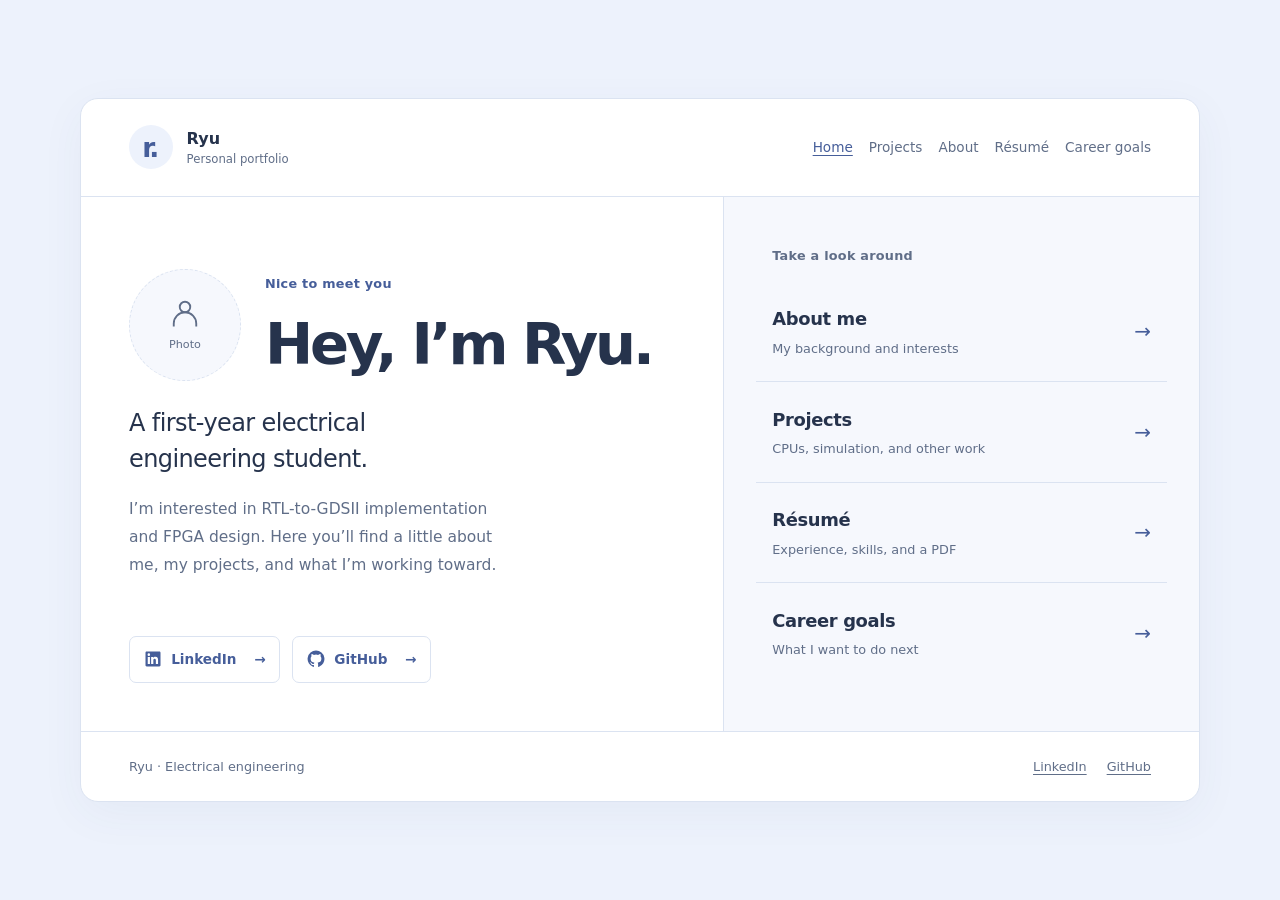
==== index.html @ d7442543 "Refresh cached pages through versioned internal navigation" ====
<!doctype html>
<html lang="en">
<head>
  <meta charset="utf-8">
  <meta name="viewport" content="width=device-width, initial-scale=1">
  <title>Ryu — Electrical engineering</title>
  <meta name="description" content="Hey, I’m Ryu, a first-year electrical engineering student interested in RTL-to-GDSII implementation and FPGA design.">
  <link rel="icon" href="assets/favicon.svg" type="image/svg+xml">
  <link rel="stylesheet" href="assets/site.a229d9a0cc8a.css">
</head>
<body class="home-page">
<a class="skip" href="#main">Skip to content</a>
<div class="site-shell">
  <header class="welcome-header">
    <a class="welcome-brand" href="index.html?v=a229d9a0cc8a" aria-label="Ryu — Home"><span class="initial" aria-hidden="true">r.</span><span>Ryu<span class="brand-caption">Personal portfolio</span></span></a>
    <nav class="site-nav" aria-label="Main">
      <a href="index.html?v=a229d9a0cc8a" aria-current="page">Home</a>
      <a href="projects.html?v=a229d9a0cc8a">Projects</a>
      <a href="about.html?v=a229d9a0cc8a">About</a>
      <a href="resume.html?v=a229d9a0cc8a">Résumé</a>
      <a href="goals.html?v=a229d9a0cc8a">Career goals</a>
    </nav>
  </header>
  <main id="main" class="welcome-layout">
    <section class="welcome-intro" aria-labelledby="hello">
      <div class="welcome-copy">
        <div class="welcome-greeting">
          <!-- Replace the placeholder contents with an image when a portrait is available. -->
          <div class="portrait-slot" role="img" aria-label="Profile photo placeholder">
            <svg width="36" height="36" viewBox="0 0 24 24" fill="none" stroke="currentColor" stroke-width="1.25" aria-hidden="true" focusable="false"><circle cx="12" cy="8" r="3.5"/><path d="M4.5 21v-2a7.5 7.5 0 0 1 15 0v2"/></svg>
            <span aria-hidden="true">Photo</span>
          </div>
          <div>
            <p class="welcome-eyebrow">Nice to meet you</p>
            <h1 id="hello">Hey, I’m Ryu.</h1>
          </div>
        </div>
        <p class="welcome-role">A first-year electrical<br class="desktop-break"> engineering student.</p>
        <p class="welcome-description">I’m interested in RTL-to-GDSII implementation and FPGA design. Here you’ll find a little about me, my projects, and what I’m working toward.</p>
      </div>
      <nav class="social-buttons" aria-label="Social links">
        <a href="https://www.linkedin.com/in/ryutran">
          <svg width="18" height="18" viewBox="0 0 24 24" aria-hidden="true" focusable="false"><path fill="currentColor" d="M20.45 2H3.55C2.69 2 2 2.68 2 3.52v16.96c0 .84.69 1.52 1.55 1.52h16.9c.86 0 1.55-.68 1.55-1.52V3.52c0-.84-.69-1.52-1.55-1.52ZM7.93 18.75H4.98V9.2h2.95v9.55ZM6.45 7.9a1.71 1.71 0 1 1 0-3.42 1.71 1.71 0 0 1 0 3.42Zm12.3 10.85H15.8V14.1c0-1.11-.02-2.54-1.55-2.54-1.55 0-1.79 1.21-1.79 2.46v4.73H9.51V9.2h2.83v1.3h.04c.39-.74 1.36-1.52 2.79-1.52 2.98 0 3.58 1.96 3.58 4.51v5.26Z"/></svg>
          LinkedIn <span class="button-arrow" aria-hidden="true">→</span>
        </a>
        <a href="https://github.com/goshoryuken">
          <svg width="18" height="18" viewBox="0 0 24 24" aria-hidden="true" focusable="false"><path fill="currentColor" d="M12 .8a11.2 11.2 0 0 0-3.54 21.83c.56.1.76-.24.76-.54v-2.09c-3.12.68-3.78-1.33-3.78-1.33-.51-1.3-1.25-1.65-1.25-1.65-1.02-.7.08-.69.08-.69 1.13.08 1.73 1.16 1.73 1.16 1 1.72 2.62 1.22 3.26.93.1-.73.39-1.22.71-1.5-2.49-.28-5.1-1.24-5.1-5.54 0-1.23.44-2.23 1.16-3.02-.12-.28-.5-1.43.11-2.98 0 0 .95-.3 3.08 1.15a10.7 10.7 0 0 1 5.6 0c2.13-1.45 3.08-1.15 3.08-1.15.61 1.55.23 2.7.11 2.98.72.79 1.15 1.79 1.15 3.02 0 4.31-2.61 5.25-5.1 5.53.4.35.76 1.03.76 2.08v3.1c0 .3.2.65.77.54A11.2 11.2 0 0 0 12 .8Z"/></svg>
          GitHub <span class="button-arrow" aria-hidden="true">→</span>
        </a>
      </nav>
    </section>
    <nav class="welcome-pages" aria-label="Explore">
      <p class="welcome-eyebrow">Take a look around</p>
      <a href="about.html?v=a229d9a0cc8a"><span><span class="page-link-title">About me</span><span class="page-link-description">My background and interests</span></span><span class="page-link-arrow" aria-hidden="true">→</span></a>
      <a href="projects.html?v=a229d9a0cc8a"><span><span class="page-link-title">Projects</span><span class="page-link-description">CPUs, simulation, and other work</span></span><span class="page-link-arrow" aria-hidden="true">→</span></a>
      <a href="resume.html?v=a229d9a0cc8a"><span><span class="page-link-title">Résumé</span><span class="page-link-description">Experience, skills, and a PDF</span></span><span class="page-link-arrow" aria-hidden="true">→</span></a>
      <a href="goals.html?v=a229d9a0cc8a"><span><span class="page-link-title">Career goals</span><span class="page-link-description">What I want to do next</span></span><span class="page-link-arrow" aria-hidden="true">→</span></a>
    </nav>
  </main>
  <footer class="site-footer"><span>Ryu · Electrical engineering</span><nav aria-label="Social links"><a href="https://www.linkedin.com/in/ryutran">LinkedIn</a><a href="https://github.com/goshoryuken">GitHub</a></nav></footer>
</div>
</body>
</html>
---- assets/site.a229d9a0cc8a.css ----
:root {
  color-scheme: light dark;
  --bg: #edf2fc;
  --surface: #fff;
  --ink: #26334c;
  --muted: #606e88;
  --rule: #dbe3f1;
  --accent: #465e9a;
  --welcome-tint: #f6f8fd;
  --welcome-hover: #edf2fc;
  --mono: ui-monospace, "SFMono-Regular", Consolas, monospace;
}
* { box-sizing: border-box; }
body { margin: 0; background: var(--bg); color: var(--ink); font: 16px/1.65 system-ui, -apple-system, "Segoe UI", sans-serif; }
a { color: inherit; text-underline-offset: .22em; text-decoration-thickness: 1px; }
a:hover { color: var(--accent); }
:focus-visible { outline: 2px solid var(--accent); outline-offset: 5px; }
img { display: block; max-width: 100%; height: auto; }
h1, h2, h3 { line-height: 1.25; font-weight: 600; letter-spacing: -.035em; }
h1 { font-size: clamp(1.85rem, 4vw, 2.6rem); margin: 0; }
h2 { font-size: 1.3rem; margin: 2.5rem 0 .8rem; }
h3 { font-size: 1.1rem; }
p { margin: 0 0 1.1rem; }
.skip { position: absolute; left: -9999px; }
.skip:focus { left: 1rem; top: 1rem; padding: .5rem; background: var(--surface); z-index: 10; }
.site-nav { display: flex; gap: 1.5rem; font-size: .9rem; }
.site-nav a { color: var(--muted); text-decoration: none; }
.site-nav a[aria-current="page"] { color: var(--ink); text-decoration: underline; }
.read-link { color: var(--accent); font-size: .94rem; font-weight: 550; }
.read-link span { display: inline-block; margin-left: .3rem; }
.section-head { display: flex; justify-content: space-between; align-items: baseline; gap: 1rem; margin-bottom: 1.2rem; }
.section-head h2 { margin: 0; font-size: 1.15rem; }
.section-head > span { font-size: .82rem; color: var(--muted); }
.featured-grid { display: grid; grid-template-columns: repeat(2, minmax(0, 1fr)); gap: 1.5rem; }
.project-card { border: 1px solid var(--rule); border-radius: 6px; overflow: hidden; background: var(--surface); }
.project-image { display: flex; align-items: center; justify-content: center; height: 280px; background: var(--welcome-tint); border-bottom: 1px solid var(--rule); padding: 1rem; }
.project-image img { width: 100%; height: 100%; object-fit: contain; }
.cpu-image { background: #090a0b; }
.card-copy { padding: 1.5rem; }
.meta { font-family: var(--mono); font-size: .72rem; color: var(--muted); margin: 0 0 .7rem; }
.card-copy h2 { margin: 0 0 .8rem; font-size: 1.4rem; }
.card-copy h2 a { text-decoration: none; }
.card-copy h2 a:hover { text-decoration: underline; }
.card-copy > p:not(.meta) { color: var(--muted); font-size: .95rem; }
.page-head { padding: 3.5rem 0 2.5rem; max-width: 820px; }
.lede { color: var(--muted); font-size: 1.08rem; margin: 1.2rem 0 0; }
.page-head > .read-link { display: inline-block; margin-top: 1.5rem; }
.label { font-size: .82rem; color: var(--muted); margin-bottom: 1.1rem; }
.prose { max-width: 68ch; }
.project-connection { padding: 1rem 0 1.5rem; }
.project-connection p { color: var(--muted); }
.other-projects { margin-top: 1.5rem; }
.other-projects > a { display: flex; justify-content: space-between; gap: 1rem; padding: 1.25rem 0; border-top: 1px solid var(--rule); text-decoration: none; }
.other-projects strong { font-weight: 550; }
.other-projects a > span > span { display: block; color: var(--muted); font-size: .9rem; margin-top: .25rem; }
.article { display: grid; grid-template-columns: minmax(0, 1fr) 220px; gap: 3rem; }
.body { min-width: 0; }
.body > h2:first-child { margin-top: 0; }
.body li { margin-bottom: .6rem; }
.body ul, .body ol { padding-left: 1.3rem; }
.article aside { font-size: .87rem; }
.sticky { position: sticky; top: 2rem; }
.spec { margin: 0; border-top: 1px solid var(--rule); }
.spec dt { font-size: .75rem; color: var(--muted); margin-top: .85rem; }
.spec dd { margin: .25rem 0 0; padding-bottom: .85rem; border-bottom: 1px solid var(--rule); overflow-wrap: anywhere; }
figure { margin: 1.8rem 0; }
.body > figure:first-child { margin-top: 0; }
figure img { width: 100%; border: 1px solid var(--rule); border-radius: 3px; }
figcaption { font-size: .8rem; color: var(--muted); margin-top: .6rem; }
figcaption b { font-size: .7rem; margin-right: .4rem; }
pre { overflow-x: auto; padding: 1rem; border: 1px solid var(--rule); background: var(--surface); font-size: .8rem; }
code { font-family: var(--mono); font-size: .9em; overflow-wrap: anywhere; }
.flow strong, .flow span { display: block; }
.flow span { color: var(--muted); }
.table-wrap { overflow-x: auto; }
table { border-collapse: collapse; width: 100%; font-size: .9rem; }
th, td { text-align: left; padding: .6rem .8rem .6rem 0; border-bottom: 1px solid var(--rule); }

@media (max-width: 700px) {
  .featured-grid { grid-template-columns: 1fr; }
  .project-image { height: 250px; }
  .article { grid-template-columns: 1fr; gap: 2rem; }
  .sticky { position: static; }
  .section-head > span { display: none; }
  .site-nav { gap: 1rem; }
}

@media print {
  .site-header, .site-footer, .skip { display: none; }
  body { background: white; color: black; }
  .article { display: block; }
  .sticky { position: static; }
}

/* Expanded portfolio navigation and readable resume. */
.site-nav { flex-wrap: wrap; gap: .5rem 1.25rem; }
.resume-actions { display: flex; flex-wrap: wrap; gap: .75rem 1.5rem; margin-top: 1.5rem; font-size: .94rem; }
.resume-body > section:first-child h2 { margin-top: 0; }
.resume-entry { margin-top: 1.5rem; }
.resume-entry h3 { margin: 0 0 .35rem; }
.resume-entry li { margin-bottom: .65rem; }
.resume-entry ul { padding-left: 1.2rem; }
.resume-skills dt { font-weight: 600; margin-top: 1rem; }
.resume-skills dd { margin: .2rem 0 0; }
.discovery-note { border-top: 1px solid var(--rule); margin-top: 3rem; color: var(--muted); font-size: .9rem; }
.discovery-note h2 { font-size: 1.05rem; color: var(--ink); }
@media (max-width: 700px) {
  .site-nav { width: 100%; gap: .5rem 1rem; font-size: .85rem; }
}

/* Welcome page: introduction beside a directory of the portfolio. */

.home-page {
  min-height: 100svh;
  display: grid;
  align-content: center;
  padding: clamp(1.25rem, 5vw, 5rem);
}
.welcome-header { display: flex; align-items: center; justify-content: space-between; gap: 1rem; padding: 1.65rem 3rem; border-bottom: 1px solid var(--rule); }
.welcome-brand { display: flex; align-items: center; gap: .85rem; text-decoration: none; font-weight: 600; line-height: 1.5; }
.initial { display: grid; place-items: center; width: 44px; height: 44px; border-radius: 50%; color: var(--accent); background: var(--bg); font-size: 1.65rem; letter-spacing: -.08em; padding-right: .1em; }
.brand-caption { display: block; color: var(--muted); font-size: .73rem; font-weight: 400; }
.welcome-layout { display: grid; grid-template-columns: 1.35fr 1fr; }
.welcome-intro { padding: 4.5rem 3rem 3rem; display: flex; flex-direction: column; justify-content: space-between; gap: 3.5rem; }
.welcome-eyebrow { margin: 0 0 1.2rem; color: var(--accent); font-size: .8rem; font-weight: 550; letter-spacing: .02em; }
.welcome-intro h1 { font-size: clamp(2.5rem, 4.5vw, 3.7rem); letter-spacing: -.055em; font-weight: 600; line-height: 1.1; }
.welcome-role { margin: 1.5rem 0 1.2rem; color: var(--ink); font-size: clamp(1.25rem, 2.1vw, 1.5rem); line-height: 1.5; letter-spacing: -.025em; }
.welcome-description { max-width: 39ch; color: var(--muted); font-size: .97rem; line-height: 1.8; margin: 0; }
.social-buttons { display: flex; flex-wrap: wrap; gap: .75rem; }
.social-buttons a { display: inline-flex; align-items: center; gap: .6rem; border: 1px solid var(--rule); border-radius: 7px; padding: .7rem .85rem; color: var(--accent); text-decoration: none; font-size: .85rem; font-weight: 550; }
.social-buttons a:hover { background: var(--welcome-hover); border-color: var(--accent); }
.social-buttons svg { width: 18px; height: 18px; flex: none; }
.button-arrow { margin-left: .5rem; }
.welcome-pages { padding: 3rem 2rem; background: var(--welcome-tint); border-left: 1px solid var(--rule); border-radius: 0; }
.welcome-pages > .welcome-eyebrow { padding: 0 1rem; margin-bottom: 1rem; color: var(--muted); }
.welcome-pages > a { display: flex; align-items: center; justify-content: space-between; gap: 1rem; padding: 1.4rem 1rem; text-decoration: none; border-bottom: 1px solid var(--rule); }
.welcome-pages > a:last-child { border-bottom: 0; }
.welcome-pages > a:hover { background: var(--welcome-hover); border-radius: 7px; }
.page-link-title { display: block; font-size: 1.12rem; font-weight: 550; letter-spacing: -.02em; }
.page-link-description { display: block; font-size: .8rem; color: var(--muted); margin-top: .25rem; }
.page-link-arrow { color: var(--accent); font-size: 1.25rem; }
@media (prefers-color-scheme: dark) {
  :root { --bg: #171e2d; --surface: #222c3e; --ink: #edf1fa; --muted: #b2bfd5; --rule: #39475f; --accent: #b5c8f3; --welcome-tint: #263145; --welcome-hover: #303e57; }
}
@media (max-width: 850px) {
  .welcome-header { padding: 1.4rem 2rem; }
  .welcome-intro { padding: 3.5rem 2rem 2.5rem; }
  .welcome-pages { padding: 2.5rem 1rem; }
  .desktop-break { display: none; }
}
@media (max-width: 650px) {
  .home-page { padding: 1rem; align-content: start; }
  .welcome-header { padding: 1.2rem 1.5rem; }
  .welcome-layout { grid-template-columns: 1fr; }
  .welcome-intro { padding: 2.75rem 1.5rem 2rem; gap: 2rem; }
  .welcome-pages { padding: 1.75rem .75rem 1rem; border-left: 0; border-top: 1px solid var(--rule); border-radius: 0; }
  .welcome-pages > a { padding: 1.15rem 1rem; }
}
@media print {
  .home-page { display: block; padding: 0; --surface: #fff; --ink: #000; --muted: #333; }
  .welcome-layout { display: block; }
}

/* About: education alongside the biography, skills, and experience. */
.site-page { min-height: 100svh; padding: clamp(1rem, 4vw, 4rem); }
.site-shell { width: min(100%, 1120px); margin-inline: auto; border: 1px solid var(--rule); border-radius: 18px; background: var(--surface); box-shadow: 0 12px 45px rgb(53 72 111 / 5%); }
.welcome-header { flex-wrap: wrap; }
.site-nav { gap: .5rem 1rem; font-size: .85rem; }
.profile-intro { padding: 3.5rem 3rem 2.75rem; border-bottom: 1px solid var(--rule); }
.profile-intro h1 { max-width: 30ch; font-size: clamp(1.9rem, 3.5vw, 2.6rem); line-height: 1.2; }
.profile-intro > p:last-child { max-width: 72ch; color: var(--muted); margin: 1.3rem 0 0; }
.profile-body { display: grid; grid-template-columns: 235px minmax(0, 1fr); gap: 3.5rem; padding: 3rem; }
.education-panel { align-self: start; border-radius: 10px; background: var(--welcome-tint); padding: 1.5rem; }
.education-panel h2, .profile-content > section > h2 { margin-top: 0; font-size: 1.3rem; }
.degree { font-weight: 550; font-size: .95rem; line-height: 1.5; margin-bottom: .35rem; }
.education-year { font-size: .78rem; color: var(--muted); }
.education-panel h3 { margin: 1.75rem 0 .75rem; font-size: .8rem; letter-spacing: 0; }
.thread-list, .course-list { list-style: none; padding: 0; margin: 0; font-size: .85rem; }
.thread-list li { color: var(--accent); border-left: 2px solid var(--accent); padding-left: .7rem; margin-bottom: .65rem; }
.course-list li { padding: .65rem 0; border-bottom: 1px solid var(--rule); color: var(--muted); }
.course-list li:last-child { border-bottom: 0; padding-bottom: 0; }
.profile-content { min-width: 0; }
.profile-content p { font-size: .95rem; line-height: 1.8; color: var(--muted); }
.profile-section { margin-top: 2.75rem; padding-top: 2.5rem; border-top: 1px solid var(--rule); }
.section-description { margin-bottom: 1.5rem; }
.skill-list { margin: 0; font-size: .85rem; }
.skill-list > div { display: grid; grid-template-columns: 130px minmax(0, 1fr); gap: 1.25rem; padding: 1rem 0; border-bottom: 1px solid var(--rule); }
.skill-list > div:first-child { padding-top: 0; }
.skill-list > div:last-child { border-bottom: 0; padding-bottom: 0; }
.skill-list dt { font-weight: 550; }
.skill-list dd { margin: 0; color: var(--muted); line-height: 1.8; }
.experience-entry { margin: 1.75rem 0; }
.profile-content .experience-date { font-size: .73rem; letter-spacing: .01em; margin: 0 0 .4rem; color: var(--accent); }
.experience-entry h3 { font-size: 1.05rem; margin: 0 0 .65rem; }
.site-footer { display: flex; flex-wrap: wrap; justify-content: space-between; gap: 1rem; padding: 1.5rem 3rem; border-top: 1px solid var(--rule); color: var(--muted); font-size: .8rem; }
.site-footer nav { display: flex; gap: 1.25rem; }
@media (max-width: 850px) {
  .profile-intro { padding: 2.5rem 2rem; }
  .profile-body { padding: 2rem; grid-template-columns: 200px minmax(0, 1fr); gap: 2rem; }
  .education-panel { padding: 1.25rem; }
  .skill-list > div { grid-template-columns: 1fr; gap: .35rem; }
  .site-footer { padding-inline: 2rem; }
}
@media (max-width: 650px) {
  .profile-intro { padding: 2.5rem 1.5rem 2rem; }
  .profile-body { grid-template-columns: 1fr; padding: 1.5rem; gap: 2.5rem; }
  .education-panel { padding: 1.5rem; }
  .site-footer { padding-inline: 1.5rem; }
}
@media print {
  .site-page { padding: 0; --surface: #fff; --ink: #000; --muted: #333; }
  .site-shell { border: 0; box-shadow: none; }
  .site-page .welcome-header, .site-footer { display: none; }
  .profile-body { display: block; }
}

/* Portrait space can hold a real image without changing the welcome layout. */
.welcome-greeting { display: flex; align-items: center; gap: 1.5rem; }
.portrait-slot { width: 112px; height: 112px; flex: none; display: flex; flex-direction: column; align-items: center; justify-content: center; gap: .3rem; border: 1px dashed var(--rule); border-radius: 50%; background: var(--welcome-tint); color: var(--muted); overflow: hidden; }
.portrait-slot span { font-size: .7rem; }
.portrait-slot svg { width: 36px; height: 36px; flex: none; }
.portrait-slot img { width: 100%; height: 100%; object-fit: cover; }
@media (min-width: 651px) and (max-width: 1000px) {
  .welcome-greeting { gap: 1rem; }
  .portrait-slot { width: 80px; height: 80px; }
}
@media (max-width: 650px) {
  .welcome-greeting { flex-direction: column; align-items: flex-start; gap: 1.5rem; }
  .portrait-slot { width: 96px; height: 96px; }
}

/* Shared page frame and content spacing. */
.content-main { padding: 0 3rem 3rem; }
.content-main > .page-head { max-width: 100%; border-bottom: 1px solid var(--rule); margin-bottom: 2.5rem; }
.content-main .lede { max-width: 72ch; }
.content-main .article aside { background: var(--welcome-tint); border-radius: 10px; padding: 1.25rem; align-self: start; }
.content-main .article aside .spec { border-top: 0; }
.site-nav a[aria-current="page"] { color: var(--accent); }
.resume-actions a { display: inline-flex; align-items: center; padding: .65rem 1rem; border: 1px solid var(--rule); border-radius: 7px; color: var(--accent); text-decoration: none; }
.resume-actions a:hover { border-color: var(--accent); background: var(--welcome-hover); }
@media (max-width: 850px) {
  .content-main { padding: 0 2rem 2rem; }
}
@media (max-width: 650px) {
  .content-main { padding: 0 1.5rem 2rem; }
  .content-main > .page-head { padding-top: 2.5rem; padding-bottom: 2rem; margin-bottom: 2rem; }
}
@media print {
  .welcome-header, .site-footer { display: none; }
  .site-shell { border: 0; box-shadow: none; }
  .content-main { padding: 0; }
}
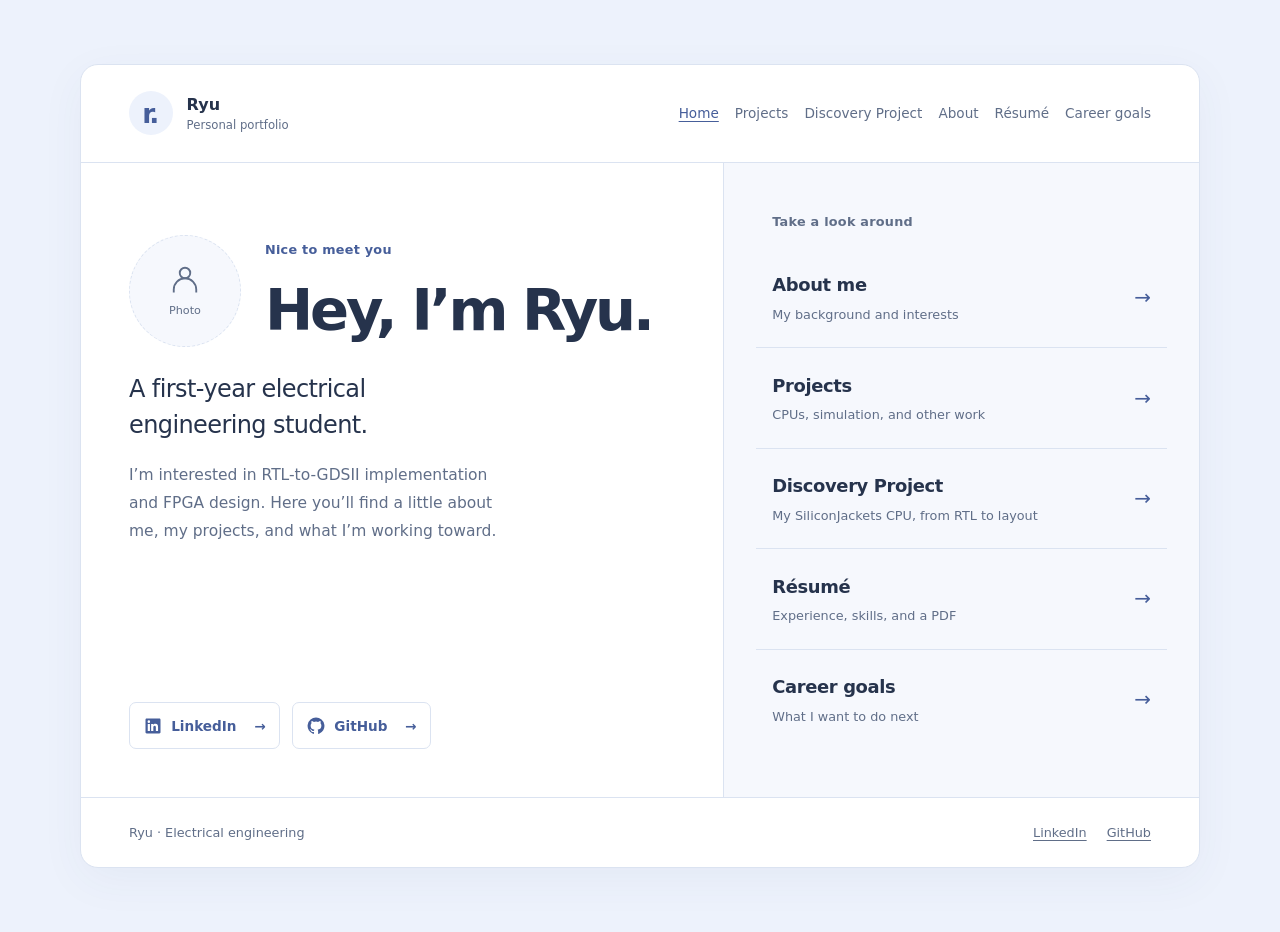
==== commit bd98cd1d: "Add Discovery Project feature for SiliconJackets CPU" ====
--- a/index.html
+++ b/index.html
@@ -6,19 +6,20 @@
   <title>Ryu — Electrical engineering</title>
   <meta name="description" content="Hey, I’m Ryu, a first-year electrical engineering student interested in RTL-to-GDSII implementation and FPGA design.">
   <link rel="icon" href="assets/favicon.svg" type="image/svg+xml">
-  <link rel="stylesheet" href="assets/site.a229d9a0cc8a.css">
+  <link rel="stylesheet" href="assets/site.d888fc6e944f.css">
 </head>
 <body class="home-page">
 <a class="skip" href="#main">Skip to content</a>
 <div class="site-shell">
   <header class="welcome-header">
-    <a class="welcome-brand" href="index.html?v=a229d9a0cc8a" aria-label="Ryu — Home"><span class="initial" aria-hidden="true">r.</span><span>Ryu<span class="brand-caption">Personal portfolio</span></span></a>
+    <a class="welcome-brand" href="index.html?v=7a41189f3f6b" aria-label="Ryu — Home"><span class="initial" aria-hidden="true">r.</span><span>Ryu<span class="brand-caption">Personal portfolio</span></span></a>
     <nav class="site-nav" aria-label="Main">
-      <a href="index.html?v=a229d9a0cc8a" aria-current="page">Home</a>
-      <a href="projects.html?v=a229d9a0cc8a">Projects</a>
-      <a href="about.html?v=a229d9a0cc8a">About</a>
-      <a href="resume.html?v=a229d9a0cc8a">Résumé</a>
-      <a href="goals.html?v=a229d9a0cc8a">Career goals</a>
+      <a href="index.html?v=7a41189f3f6b" aria-current="page">Home</a>
+      <a href="projects.html?v=7a41189f3f6b">Projects</a>
+      <a href="projects/discovery.html?v=7a41189f3f6b">Discovery Project</a>
+      <a href="about.html?v=7a41189f3f6b">About</a>
+      <a href="resume.html?v=7a41189f3f6b">Résumé</a>
+      <a href="goals.html?v=7a41189f3f6b">Career goals</a>
     </nav>
   </header>
   <main id="main" class="welcome-layout">
@@ -51,10 +52,11 @@
     </section>
     <nav class="welcome-pages" aria-label="Explore">
       <p class="welcome-eyebrow">Take a look around</p>
-      <a href="about.html?v=a229d9a0cc8a"><span><span class="page-link-title">About me</span><span class="page-link-description">My background and interests</span></span><span class="page-link-arrow" aria-hidden="true">→</span></a>
-      <a href="projects.html?v=a229d9a0cc8a"><span><span class="page-link-title">Projects</span><span class="page-link-description">CPUs, simulation, and other work</span></span><span class="page-link-arrow" aria-hidden="true">→</span></a>
-      <a href="resume.html?v=a229d9a0cc8a"><span><span class="page-link-title">Résumé</span><span class="page-link-description">Experience, skills, and a PDF</span></span><span class="page-link-arrow" aria-hidden="true">→</span></a>
-      <a href="goals.html?v=a229d9a0cc8a"><span><span class="page-link-title">Career goals</span><span class="page-link-description">What I want to do next</span></span><span class="page-link-arrow" aria-hidden="true">→</span></a>
+      <a href="about.html?v=7a41189f3f6b"><span><span class="page-link-title">About me</span><span class="page-link-description">My background and interests</span></span><span class="page-link-arrow" aria-hidden="true">→</span></a>
+      <a href="projects.html?v=7a41189f3f6b"><span><span class="page-link-title">Projects</span><span class="page-link-description">CPUs, simulation, and other work</span></span><span class="page-link-arrow" aria-hidden="true">→</span></a>
+      <a href="projects/discovery.html?v=7a41189f3f6b"><span><span class="page-link-title">Discovery Project</span><span class="page-link-description">My SiliconJackets CPU, from RTL to layout</span></span><span class="page-link-arrow" aria-hidden="true">→</span></a>
+      <a href="resume.html?v=7a41189f3f6b"><span><span class="page-link-title">Résumé</span><span class="page-link-description">Experience, skills, and a PDF</span></span><span class="page-link-arrow" aria-hidden="true">→</span></a>
+      <a href="goals.html?v=7a41189f3f6b"><span><span class="page-link-title">Career goals</span><span class="page-link-description">What I want to do next</span></span><span class="page-link-arrow" aria-hidden="true">→</span></a>
     </nav>
   </main>
   <footer class="site-footer"><span>Ryu · Electrical engineering</span><nav aria-label="Social links"><a href="https://www.linkedin.com/in/ryutran">LinkedIn</a><a href="https://github.com/goshoryuken">GitHub</a></nav></footer>
--- a/assets/site.d888fc6e944f.css
+++ b/assets/site.d888fc6e944f.css
@@ -0,0 +1,283 @@
+:root {
+  color-scheme: light dark;
+  --bg: #edf2fc;
+  --surface: #fff;
+  --ink: #26334c;
+  --muted: #606e88;
+  --rule: #dbe3f1;
+  --accent: #465e9a;
+  --welcome-tint: #f6f8fd;
+  --welcome-hover: #edf2fc;
+  --mono: ui-monospace, "SFMono-Regular", Consolas, monospace;
+}
+* { box-sizing: border-box; }
+body { margin: 0; background: var(--bg); color: var(--ink); font: 16px/1.65 system-ui, -apple-system, "Segoe UI", sans-serif; }
+a { color: inherit; text-underline-offset: .22em; text-decoration-thickness: 1px; }
+a:hover { color: var(--accent); }
+:focus-visible { outline: 2px solid var(--accent); outline-offset: 5px; }
+img { display: block; max-width: 100%; height: auto; }
+h1, h2, h3 { line-height: 1.25; font-weight: 600; letter-spacing: -.035em; }
+h1 { font-size: clamp(1.85rem, 4vw, 2.6rem); margin: 0; }
+h2 { font-size: 1.3rem; margin: 2.5rem 0 .8rem; }
+h3 { font-size: 1.1rem; }
+p { margin: 0 0 1.1rem; }
+.skip { position: absolute; left: -9999px; }
+.skip:focus { left: 1rem; top: 1rem; padding: .5rem; background: var(--surface); z-index: 10; }
+.site-nav { display: flex; gap: 1.5rem; font-size: .9rem; }
+.site-nav a { color: var(--muted); text-decoration: none; }
+.site-nav a[aria-current="page"] { color: var(--ink); text-decoration: underline; }
+.read-link { color: var(--accent); font-size: .94rem; font-weight: 550; }
+.read-link span { display: inline-block; margin-left: .3rem; }
+.section-head { display: flex; justify-content: space-between; align-items: baseline; gap: 1rem; margin-bottom: 1.2rem; }
+.section-head h2 { margin: 0; font-size: 1.15rem; }
+.section-head > span { font-size: .82rem; color: var(--muted); }
+.featured-grid { display: grid; grid-template-columns: repeat(2, minmax(0, 1fr)); gap: 1.5rem; }
+.project-card { border: 1px solid var(--rule); border-radius: 6px; overflow: hidden; background: var(--surface); }
+.project-image { display: flex; align-items: center; justify-content: center; height: 280px; background: var(--welcome-tint); border-bottom: 1px solid var(--rule); padding: 1rem; }
+.project-image img { width: 100%; height: 100%; object-fit: contain; }
+.cpu-image { background: #090a0b; }
+.card-copy { padding: 1.5rem; }
+.meta { font-family: var(--mono); font-size: .72rem; color: var(--muted); margin: 0 0 .7rem; }
+.card-copy h2 { margin: 0 0 .8rem; font-size: 1.4rem; }
+.card-copy h2 a { text-decoration: none; }
+.card-copy h2 a:hover { text-decoration: underline; }
+.card-copy > p:not(.meta) { color: var(--muted); font-size: .95rem; }
+.page-head { padding: 3.5rem 0 2.5rem; max-width: 820px; }
+.lede { color: var(--muted); font-size: 1.08rem; margin: 1.2rem 0 0; }
+.page-head > .read-link { display: inline-block; margin-top: 1.5rem; }
+.label { font-size: .82rem; color: var(--muted); margin-bottom: 1.1rem; }
+.prose { max-width: 68ch; }
+.project-connection { padding: 1rem 0 1.5rem; }
+.project-connection p { color: var(--muted); }
+.other-projects { margin-top: 1.5rem; }
+.other-projects > a { display: flex; justify-content: space-between; gap: 1rem; padding: 1.25rem 0; border-top: 1px solid var(--rule); text-decoration: none; }
+.other-projects strong { font-weight: 550; }
+.other-projects a > span > span { display: block; color: var(--muted); font-size: .9rem; margin-top: .25rem; }
+.article { display: grid; grid-template-columns: minmax(0, 1fr) 220px; gap: 3rem; }
+.body { min-width: 0; }
+.body > h2:first-child { margin-top: 0; }
+.body li { margin-bottom: .6rem; }
+.body ul, .body ol { padding-left: 1.3rem; }
+.article aside { font-size: .87rem; }
+.sticky { position: sticky; top: 2rem; }
+.spec { margin: 0; border-top: 1px solid var(--rule); }
+.spec dt { font-size: .75rem; color: var(--muted); margin-top: .85rem; }
+.spec dd { margin: .25rem 0 0; padding-bottom: .85rem; border-bottom: 1px solid var(--rule); overflow-wrap: anywhere; }
+figure { margin: 1.8rem 0; }
+.body > figure:first-child { margin-top: 0; }
+figure img { width: 100%; border: 1px solid var(--rule); border-radius: 3px; }
+figcaption { font-size: .8rem; color: var(--muted); margin-top: .6rem; }
+figcaption b { font-size: .7rem; margin-right: .4rem; }
+pre { overflow-x: auto; padding: 1rem; border: 1px solid var(--rule); background: var(--surface); font-size: .8rem; }
+code { font-family: var(--mono); font-size: .9em; overflow-wrap: anywhere; }
+.flow strong, .flow span { display: block; }
+.flow span { color: var(--muted); }
+.table-wrap { overflow-x: auto; }
+table { border-collapse: collapse; width: 100%; font-size: .9rem; }
+th, td { text-align: left; padding: .6rem .8rem .6rem 0; border-bottom: 1px solid var(--rule); }
+
+@media (max-width: 700px) {
+  .featured-grid { grid-template-columns: 1fr; }
+  .project-image { height: 250px; }
+  .article { grid-template-columns: 1fr; gap: 2rem; }
+  .sticky { position: static; }
+  .section-head > span { display: none; }
+  .site-nav { gap: 1rem; }
+}
+
+@media print {
+  .site-header, .site-footer, .skip { display: none; }
+  body { background: white; color: black; }
+  .article { display: block; }
+  .sticky { position: static; }
+}
+
+/* Expanded portfolio navigation and readable resume. */
+.site-nav { flex-wrap: wrap; gap: .5rem 1.25rem; }
+.resume-actions { display: flex; flex-wrap: wrap; gap: .75rem 1.5rem; margin-top: 1.5rem; font-size: .94rem; }
+.resume-body > section:first-child h2 { margin-top: 0; }
+.resume-entry { margin-top: 1.5rem; }
+.resume-entry h3 { margin: 0 0 .35rem; }
+.resume-entry li { margin-bottom: .65rem; }
+.resume-entry ul { padding-left: 1.2rem; }
+.resume-skills dt { font-weight: 600; margin-top: 1rem; }
+.resume-skills dd { margin: .2rem 0 0; }
+.discovery-note { border-top: 1px solid var(--rule); margin-top: 3rem; color: var(--muted); font-size: .9rem; }
+.discovery-note h2 { font-size: 1.05rem; color: var(--ink); }
+@media (max-width: 700px) {
+  .site-nav { width: 100%; gap: .5rem 1rem; font-size: .85rem; }
+}
+
+/* Welcome page: introduction beside a directory of the portfolio. */
+
+.home-page {
+  min-height: 100svh;
+  display: grid;
+  align-content: center;
+  padding: clamp(1.25rem, 5vw, 5rem);
+}
+.welcome-header { display: flex; align-items: center; justify-content: space-between; gap: 1rem; padding: 1.65rem 3rem; border-bottom: 1px solid var(--rule); }
+.welcome-brand { display: flex; align-items: center; gap: .85rem; text-decoration: none; font-weight: 600; line-height: 1.5; }
+.initial { display: grid; place-items: center; width: 44px; height: 44px; border-radius: 50%; color: var(--accent); background: var(--bg); font-size: 1.65rem; letter-spacing: -.08em; padding-right: .1em; }
+.brand-caption { display: block; color: var(--muted); font-size: .73rem; font-weight: 400; }
+.welcome-layout { display: grid; grid-template-columns: 1.35fr 1fr; }
+.welcome-intro { padding: 4.5rem 3rem 3rem; display: flex; flex-direction: column; justify-content: space-between; gap: 3.5rem; }
+.welcome-eyebrow { margin: 0 0 1.2rem; color: var(--accent); font-size: .8rem; font-weight: 550; letter-spacing: .02em; }
+.welcome-intro h1 { font-size: clamp(2.5rem, 4.5vw, 3.7rem); letter-spacing: -.055em; font-weight: 600; line-height: 1.1; }
+.welcome-role { margin: 1.5rem 0 1.2rem; color: var(--ink); font-size: clamp(1.25rem, 2.1vw, 1.5rem); line-height: 1.5; letter-spacing: -.025em; }
+.welcome-description { max-width: 39ch; color: var(--muted); font-size: .97rem; line-height: 1.8; margin: 0; }
+.social-buttons { display: flex; flex-wrap: wrap; gap: .75rem; }
+.social-buttons a { display: inline-flex; align-items: center; gap: .6rem; border: 1px solid var(--rule); border-radius: 7px; padding: .7rem .85rem; color: var(--accent); text-decoration: none; font-size: .85rem; font-weight: 550; }
+.social-buttons a:hover { background: var(--welcome-hover); border-color: var(--accent); }
+.social-buttons svg { width: 18px; height: 18px; flex: none; }
+.button-arrow { margin-left: .5rem; }
+.welcome-pages { padding: 3rem 2rem; background: var(--welcome-tint); border-left: 1px solid var(--rule); border-radius: 0; }
+.welcome-pages > .welcome-eyebrow { padding: 0 1rem; margin-bottom: 1rem; color: var(--muted); }
+.welcome-pages > a { display: flex; align-items: center; justify-content: space-between; gap: 1rem; padding: 1.4rem 1rem; text-decoration: none; border-bottom: 1px solid var(--rule); }
+.welcome-pages > a:last-child { border-bottom: 0; }
+.welcome-pages > a:hover { background: var(--welcome-hover); border-radius: 7px; }
+.page-link-title { display: block; font-size: 1.12rem; font-weight: 550; letter-spacing: -.02em; }
+.page-link-description { display: block; font-size: .8rem; color: var(--muted); margin-top: .25rem; }
+.page-link-arrow { color: var(--accent); font-size: 1.25rem; }
+@media (prefers-color-scheme: dark) {
+  :root { --bg: #171e2d; --surface: #222c3e; --ink: #edf1fa; --muted: #b2bfd5; --rule: #39475f; --accent: #b5c8f3; --welcome-tint: #263145; --welcome-hover: #303e57; }
+}
+@media (max-width: 850px) {
+  .welcome-header { padding: 1.4rem 2rem; }
+  .welcome-intro { padding: 3.5rem 2rem 2.5rem; }
+  .welcome-pages { padding: 2.5rem 1rem; }
+  .desktop-break { display: none; }
+}
+@media (max-width: 650px) {
+  .home-page { padding: 1rem; align-content: start; }
+  .welcome-header { padding: 1.2rem 1.5rem; }
+  .welcome-layout { grid-template-columns: 1fr; }
+  .welcome-intro { padding: 2.75rem 1.5rem 2rem; gap: 2rem; }
+  .welcome-pages { padding: 1.75rem .75rem 1rem; border-left: 0; border-top: 1px solid var(--rule); border-radius: 0; }
+  .welcome-pages > a { padding: 1.15rem 1rem; }
+}
+@media print {
+  .home-page { display: block; padding: 0; --surface: #fff; --ink: #000; --muted: #333; }
+  .welcome-layout { display: block; }
+}
+
+/* About: education alongside the biography, skills, and experience. */
+.site-page { min-height: 100svh; padding: clamp(1rem, 4vw, 4rem); }
+.site-shell { width: min(100%, 1120px); margin-inline: auto; border: 1px solid var(--rule); border-radius: 18px; background: var(--surface); box-shadow: 0 12px 45px rgb(53 72 111 / 5%); }
+.welcome-header { flex-wrap: wrap; }
+.site-nav { gap: .5rem 1rem; font-size: .85rem; }
+.profile-intro { padding: 3.5rem 3rem 2.75rem; border-bottom: 1px solid var(--rule); }
+.profile-intro h1 { max-width: 30ch; font-size: clamp(1.9rem, 3.5vw, 2.6rem); line-height: 1.2; }
+.profile-intro > p:last-child { max-width: 72ch; color: var(--muted); margin: 1.3rem 0 0; }
+.profile-body { display: grid; grid-template-columns: 235px minmax(0, 1fr); gap: 3.5rem; padding: 3rem; }
+.education-panel { align-self: start; border-radius: 10px; background: var(--welcome-tint); padding: 1.5rem; }
+.education-panel h2, .profile-content > section > h2 { margin-top: 0; font-size: 1.3rem; }
+.degree { font-weight: 550; font-size: .95rem; line-height: 1.5; margin-bottom: .35rem; }
+.education-year { font-size: .78rem; color: var(--muted); }
+.education-panel h3 { margin: 1.75rem 0 .75rem; font-size: .8rem; letter-spacing: 0; }
+.thread-list, .course-list { list-style: none; padding: 0; margin: 0; font-size: .85rem; }
+.thread-list li { color: var(--accent); border-left: 2px solid var(--accent); padding-left: .7rem; margin-bottom: .65rem; }
+.course-list li { padding: .65rem 0; border-bottom: 1px solid var(--rule); color: var(--muted); }
+.course-list li:last-child { border-bottom: 0; padding-bottom: 0; }
+.profile-content { min-width: 0; }
+.profile-content p { font-size: .95rem; line-height: 1.8; color: var(--muted); }
+.profile-section { margin-top: 2.75rem; padding-top: 2.5rem; border-top: 1px solid var(--rule); }
+.section-description { margin-bottom: 1.5rem; }
+.skill-list { margin: 0; font-size: .85rem; }
+.skill-list > div { display: grid; grid-template-columns: 130px minmax(0, 1fr); gap: 1.25rem; padding: 1rem 0; border-bottom: 1px solid var(--rule); }
+.skill-list > div:first-child { padding-top: 0; }
+.skill-list > div:last-child { border-bottom: 0; padding-bottom: 0; }
+.skill-list dt { font-weight: 550; }
+.skill-list dd { margin: 0; color: var(--muted); line-height: 1.8; }
+.experience-entry { margin: 1.75rem 0; }
+.profile-content .experience-date { font-size: .73rem; letter-spacing: .01em; margin: 0 0 .4rem; color: var(--accent); }
+.experience-entry h3 { font-size: 1.05rem; margin: 0 0 .65rem; }
+.site-footer { display: flex; flex-wrap: wrap; justify-content: space-between; gap: 1rem; padding: 1.5rem 3rem; border-top: 1px solid var(--rule); color: var(--muted); font-size: .8rem; }
+.site-footer nav { display: flex; gap: 1.25rem; }
+@media (max-width: 850px) {
+  .profile-intro { padding: 2.5rem 2rem; }
+  .profile-body { padding: 2rem; grid-template-columns: 200px minmax(0, 1fr); gap: 2rem; }
+  .education-panel { padding: 1.25rem; }
+  .skill-list > div { grid-template-columns: 1fr; gap: .35rem; }
+  .site-footer { padding-inline: 2rem; }
+}
+@media (max-width: 650px) {
+  .profile-intro { padding: 2.5rem 1.5rem 2rem; }
+  .profile-body { grid-template-columns: 1fr; padding: 1.5rem; gap: 2.5rem; }
+  .education-panel { padding: 1.5rem; }
+  .site-footer { padding-inline: 1.5rem; }
+}
+@media print {
+  .site-page { padding: 0; --surface: #fff; --ink: #000; --muted: #333; }
+  .site-shell { border: 0; box-shadow: none; }
+  .site-page .welcome-header, .site-footer { display: none; }
+  .profile-body { display: block; }
+}
+
+/* Portrait space can hold a real image without changing the welcome layout. */
+.welcome-greeting { display: flex; align-items: center; gap: 1.5rem; }
+.portrait-slot { width: 112px; height: 112px; flex: none; display: flex; flex-direction: column; align-items: center; justify-content: center; gap: .3rem; border: 1px dashed var(--rule); border-radius: 50%; background: var(--welcome-tint); color: var(--muted); overflow: hidden; }
+.portrait-slot span { font-size: .7rem; }
+.portrait-slot svg { width: 36px; height: 36px; flex: none; }
+.portrait-slot img { width: 100%; height: 100%; object-fit: cover; }
+@media (min-width: 651px) and (max-width: 1000px) {
+  .welcome-greeting { gap: 1rem; }
+  .portrait-slot { width: 80px; height: 80px; }
+}
+@media (max-width: 650px) {
+  .welcome-greeting { flex-direction: column; align-items: flex-start; gap: 1.5rem; }
+  .portrait-slot { width: 96px; height: 96px; }
+}
+
+/* Shared page frame and content spacing. */
+.content-main { padding: 0 3rem 3rem; }
+.content-main > .page-head { max-width: 100%; border-bottom: 1px solid var(--rule); margin-bottom: 2.5rem; }
+.content-main .lede { max-width: 72ch; }
+.content-main .article aside { background: var(--welcome-tint); border-radius: 10px; padding: 1.25rem; align-self: start; }
+.content-main .article aside .spec { border-top: 0; }
+.site-nav a[aria-current="page"] { color: var(--accent); }
+.resume-actions a { display: inline-flex; align-items: center; padding: .65rem 1rem; border: 1px solid var(--rule); border-radius: 7px; color: var(--accent); text-decoration: none; }
+.resume-actions a:hover { border-color: var(--accent); background: var(--welcome-hover); }
+@media (max-width: 850px) {
+  .content-main { padding: 0 2rem 2rem; }
+}
+@media (max-width: 650px) {
+  .content-main { padding: 0 1.5rem 2rem; }
+  .content-main > .page-head { padding-top: 2.5rem; padding-bottom: 2rem; margin-bottom: 2rem; }
+}
+@media print {
+  .welcome-header, .site-footer { display: none; }
+  .site-shell { border: 0; box-shadow: none; }
+  .content-main { padding: 0; }
+}
+
+/* Project write-ups share one page, with in-page navigation. */
+.project-index { display: flex; flex-wrap: wrap; gap: .65rem; margin-bottom: 2.75rem; scroll-margin-top: 1rem; }
+.project-index a { padding: .55rem .9rem; border: 1px solid var(--rule); border-radius: 7px; background: var(--welcome-tint); color: var(--accent); font-size: .85rem; text-decoration: none; }
+.project-index a:hover { border-color: var(--accent); background: var(--welcome-hover); }
+.project-writeup { padding: 3rem 0; border-top: 1px solid var(--rule); scroll-margin-top: 1.5rem; }
+.project-title-row { display: flex; flex-wrap: wrap; align-items: baseline; justify-content: space-between; gap: .75rem 1.5rem; }
+.project-title-row h2 { font-size: clamp(1.5rem, 3vw, 2rem); margin: 0; }
+.project-source, .project-access { font-size: .8rem; color: var(--accent); }
+.project-overview { max-width: 76ch; font-size: 1.05rem; color: var(--muted); margin: 1.25rem 0 2rem; }
+.project-story { max-width: 780px; margin-inline: auto; }
+.project-story h3 { font-size: 1.2rem; margin-top: 2rem; }
+.project-story figure { margin-block: 2rem; }
+.project-story figure img { max-height: 620px; object-fit: contain; background: var(--welcome-tint); }
+.back-to-projects { display: inline-block; margin-top: 1.5rem; color: var(--accent); font-size: .8rem; }
+@media (max-width: 650px) {
+  .project-writeup { padding-block: 2rem; }
+  .project-overview { font-size: .98rem; }
+}
+
+/* Discovery Project uses the same shared palette and page frame. */
+.site-nav a { white-space: nowrap; }
+.discovery-summary { max-width: 72ch; margin: 1.2rem 0 0; color: var(--muted); }
+.discovery-hero { margin: 0 0 3rem; }
+.discovery-story { max-width: 780px; margin-inline: auto; }
+.discovery-story section { scroll-margin-top: 1.5rem; }
+.discovery-story section + section { border-top: 1px solid var(--rule); margin-top: 2.5rem; padding-top: .5rem; }
+.discovery-sketch { max-width: 580px; margin: 2rem auto; }
+.discovery-story caption { text-align: left; font-weight: 600; padding-bottom: .8rem; }
+.discovery-story th[scope="row"] { font-weight: 500; }
+.discovery-detail { color: var(--muted); font-size: .8rem; margin-top: .7rem; }
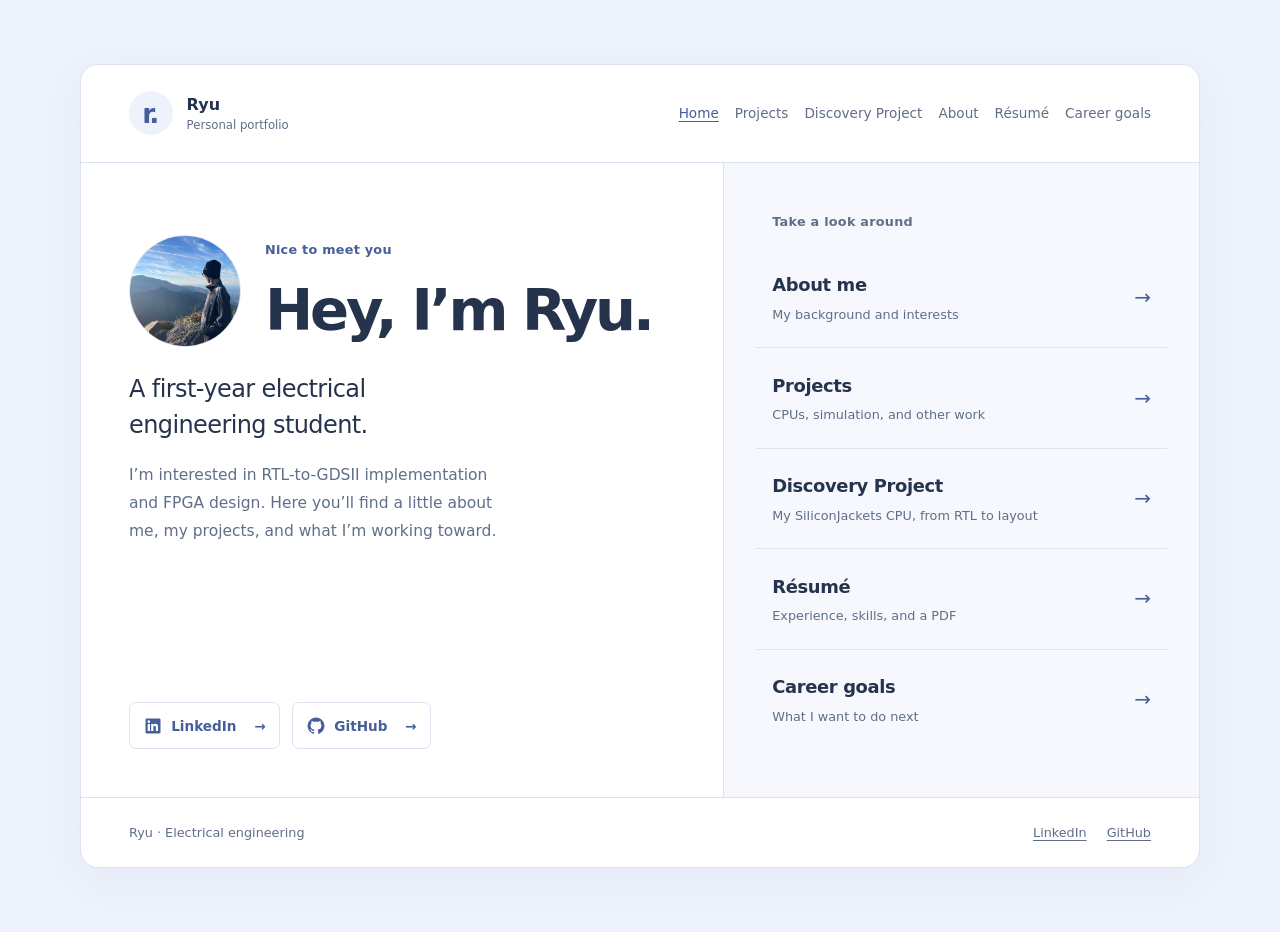
==== commit 19822edc: "Add homepage profile photo with private metadata removed" ====
--- a/index.html
+++ b/index.html
@@ -6,30 +6,28 @@
   <title>Ryu — Electrical engineering</title>
   <meta name="description" content="Hey, I’m Ryu, a first-year electrical engineering student interested in RTL-to-GDSII implementation and FPGA design.">
   <link rel="icon" href="assets/favicon.svg" type="image/svg+xml">
-  <link rel="stylesheet" href="assets/site.d888fc6e944f.css">
+  <link rel="stylesheet" href="assets/site.5b1344ac5570.css">
 </head>
 <body class="home-page">
 <a class="skip" href="#main">Skip to content</a>
 <div class="site-shell">
   <header class="welcome-header">
-    <a class="welcome-brand" href="index.html?v=7a41189f3f6b" aria-label="Ryu — Home"><span class="initial" aria-hidden="true">r.</span><span>Ryu<span class="brand-caption">Personal portfolio</span></span></a>
+    <a class="welcome-brand" href="index.html?v=1045810b911e" aria-label="Ryu — Home"><span class="initial" aria-hidden="true">r.</span><span>Ryu<span class="brand-caption">Personal portfolio</span></span></a>
     <nav class="site-nav" aria-label="Main">
-      <a href="index.html?v=7a41189f3f6b" aria-current="page">Home</a>
-      <a href="projects.html?v=7a41189f3f6b">Projects</a>
-      <a href="projects/discovery.html?v=7a41189f3f6b">Discovery Project</a>
-      <a href="about.html?v=7a41189f3f6b">About</a>
-      <a href="resume.html?v=7a41189f3f6b">Résumé</a>
-      <a href="goals.html?v=7a41189f3f6b">Career goals</a>
+      <a href="index.html?v=1045810b911e" aria-current="page">Home</a>
+      <a href="projects.html?v=1045810b911e">Projects</a>
+      <a href="projects/discovery.html?v=1045810b911e">Discovery Project</a>
+      <a href="about.html?v=1045810b911e">About</a>
+      <a href="resume.html?v=1045810b911e">Résumé</a>
+      <a href="goals.html?v=1045810b911e">Career goals</a>
     </nav>
   </header>
   <main id="main" class="welcome-layout">
     <section class="welcome-intro" aria-labelledby="hello">
       <div class="welcome-copy">
         <div class="welcome-greeting">
-          <!-- Replace the placeholder contents with an image when a portrait is available. -->
-          <div class="portrait-slot" role="img" aria-label="Profile photo placeholder">
-            <svg width="36" height="36" viewBox="0 0 24 24" fill="none" stroke="currentColor" stroke-width="1.25" aria-hidden="true" focusable="false"><circle cx="12" cy="8" r="3.5"/><path d="M4.5 21v-2a7.5 7.5 0 0 1 15 0v2"/></svg>
-            <span aria-hidden="true">Photo</span>
+          <div class="portrait-slot">
+            <img src="assets/img/profile.jpeg" alt="Ryu looking out over the mountains" width="1536" height="2048">
           </div>
           <div>
             <p class="welcome-eyebrow">Nice to meet you</p>
@@ -52,11 +50,11 @@
     </section>
     <nav class="welcome-pages" aria-label="Explore">
       <p class="welcome-eyebrow">Take a look around</p>
-      <a href="about.html?v=7a41189f3f6b"><span><span class="page-link-title">About me</span><span class="page-link-description">My background and interests</span></span><span class="page-link-arrow" aria-hidden="true">→</span></a>
-      <a href="projects.html?v=7a41189f3f6b"><span><span class="page-link-title">Projects</span><span class="page-link-description">CPUs, simulation, and other work</span></span><span class="page-link-arrow" aria-hidden="true">→</span></a>
-      <a href="projects/discovery.html?v=7a41189f3f6b"><span><span class="page-link-title">Discovery Project</span><span class="page-link-description">My SiliconJackets CPU, from RTL to layout</span></span><span class="page-link-arrow" aria-hidden="true">→</span></a>
-      <a href="resume.html?v=7a41189f3f6b"><span><span class="page-link-title">Résumé</span><span class="page-link-description">Experience, skills, and a PDF</span></span><span class="page-link-arrow" aria-hidden="true">→</span></a>
-      <a href="goals.html?v=7a41189f3f6b"><span><span class="page-link-title">Career goals</span><span class="page-link-description">What I want to do next</span></span><span class="page-link-arrow" aria-hidden="true">→</span></a>
+      <a href="about.html?v=1045810b911e"><span><span class="page-link-title">About me</span><span class="page-link-description">My background and interests</span></span><span class="page-link-arrow" aria-hidden="true">→</span></a>
+      <a href="projects.html?v=1045810b911e"><span><span class="page-link-title">Projects</span><span class="page-link-description">CPUs, simulation, and other work</span></span><span class="page-link-arrow" aria-hidden="true">→</span></a>
+      <a href="projects/discovery.html?v=1045810b911e"><span><span class="page-link-title">Discovery Project</span><span class="page-link-description">My SiliconJackets CPU, from RTL to layout</span></span><span class="page-link-arrow" aria-hidden="true">→</span></a>
+      <a href="resume.html?v=1045810b911e"><span><span class="page-link-title">Résumé</span><span class="page-link-description">Experience, skills, and a PDF</span></span><span class="page-link-arrow" aria-hidden="true">→</span></a>
+      <a href="goals.html?v=1045810b911e"><span><span class="page-link-title">Career goals</span><span class="page-link-description">What I want to do next</span></span><span class="page-link-arrow" aria-hidden="true">→</span></a>
     </nav>
   </main>
   <footer class="site-footer"><span>Ryu · Electrical engineering</span><nav aria-label="Social links"><a href="https://www.linkedin.com/in/ryutran">LinkedIn</a><a href="https://github.com/goshoryuken">GitHub</a></nav></footer>
--- a/assets/site.5b1344ac5570.css
+++ b/assets/site.5b1344ac5570.css
@@ -0,0 +1,281 @@
+:root {
+  color-scheme: light dark;
+  --bg: #edf2fc;
+  --surface: #fff;
+  --ink: #26334c;
+  --muted: #606e88;
+  --rule: #dbe3f1;
+  --accent: #465e9a;
+  --welcome-tint: #f6f8fd;
+  --welcome-hover: #edf2fc;
+  --mono: ui-monospace, "SFMono-Regular", Consolas, monospace;
+}
+* { box-sizing: border-box; }
+body { margin: 0; background: var(--bg); color: var(--ink); font: 16px/1.65 system-ui, -apple-system, "Segoe UI", sans-serif; }
+a { color: inherit; text-underline-offset: .22em; text-decoration-thickness: 1px; }
+a:hover { color: var(--accent); }
+:focus-visible { outline: 2px solid var(--accent); outline-offset: 5px; }
+img { display: block; max-width: 100%; height: auto; }
+h1, h2, h3 { line-height: 1.25; font-weight: 600; letter-spacing: -.035em; }
+h1 { font-size: clamp(1.85rem, 4vw, 2.6rem); margin: 0; }
+h2 { font-size: 1.3rem; margin: 2.5rem 0 .8rem; }
+h3 { font-size: 1.1rem; }
+p { margin: 0 0 1.1rem; }
+.skip { position: absolute; left: -9999px; }
+.skip:focus { left: 1rem; top: 1rem; padding: .5rem; background: var(--surface); z-index: 10; }
+.site-nav { display: flex; gap: 1.5rem; font-size: .9rem; }
+.site-nav a { color: var(--muted); text-decoration: none; }
+.site-nav a[aria-current="page"] { color: var(--ink); text-decoration: underline; }
+.read-link { color: var(--accent); font-size: .94rem; font-weight: 550; }
+.read-link span { display: inline-block; margin-left: .3rem; }
+.section-head { display: flex; justify-content: space-between; align-items: baseline; gap: 1rem; margin-bottom: 1.2rem; }
+.section-head h2 { margin: 0; font-size: 1.15rem; }
+.section-head > span { font-size: .82rem; color: var(--muted); }
+.featured-grid { display: grid; grid-template-columns: repeat(2, minmax(0, 1fr)); gap: 1.5rem; }
+.project-card { border: 1px solid var(--rule); border-radius: 6px; overflow: hidden; background: var(--surface); }
+.project-image { display: flex; align-items: center; justify-content: center; height: 280px; background: var(--welcome-tint); border-bottom: 1px solid var(--rule); padding: 1rem; }
+.project-image img { width: 100%; height: 100%; object-fit: contain; }
+.cpu-image { background: #090a0b; }
+.card-copy { padding: 1.5rem; }
+.meta { font-family: var(--mono); font-size: .72rem; color: var(--muted); margin: 0 0 .7rem; }
+.card-copy h2 { margin: 0 0 .8rem; font-size: 1.4rem; }
+.card-copy h2 a { text-decoration: none; }
+.card-copy h2 a:hover { text-decoration: underline; }
+.card-copy > p:not(.meta) { color: var(--muted); font-size: .95rem; }
+.page-head { padding: 3.5rem 0 2.5rem; max-width: 820px; }
+.lede { color: var(--muted); font-size: 1.08rem; margin: 1.2rem 0 0; }
+.page-head > .read-link { display: inline-block; margin-top: 1.5rem; }
+.label { font-size: .82rem; color: var(--muted); margin-bottom: 1.1rem; }
+.prose { max-width: 68ch; }
+.project-connection { padding: 1rem 0 1.5rem; }
+.project-connection p { color: var(--muted); }
+.other-projects { margin-top: 1.5rem; }
+.other-projects > a { display: flex; justify-content: space-between; gap: 1rem; padding: 1.25rem 0; border-top: 1px solid var(--rule); text-decoration: none; }
+.other-projects strong { font-weight: 550; }
+.other-projects a > span > span { display: block; color: var(--muted); font-size: .9rem; margin-top: .25rem; }
+.article { display: grid; grid-template-columns: minmax(0, 1fr) 220px; gap: 3rem; }
+.body { min-width: 0; }
+.body > h2:first-child { margin-top: 0; }
+.body li { margin-bottom: .6rem; }
+.body ul, .body ol { padding-left: 1.3rem; }
+.article aside { font-size: .87rem; }
+.sticky { position: sticky; top: 2rem; }
+.spec { margin: 0; border-top: 1px solid var(--rule); }
+.spec dt { font-size: .75rem; color: var(--muted); margin-top: .85rem; }
+.spec dd { margin: .25rem 0 0; padding-bottom: .85rem; border-bottom: 1px solid var(--rule); overflow-wrap: anywhere; }
+figure { margin: 1.8rem 0; }
+.body > figure:first-child { margin-top: 0; }
+figure img { width: 100%; border: 1px solid var(--rule); border-radius: 3px; }
+figcaption { font-size: .8rem; color: var(--muted); margin-top: .6rem; }
+figcaption b { font-size: .7rem; margin-right: .4rem; }
+pre { overflow-x: auto; padding: 1rem; border: 1px solid var(--rule); background: var(--surface); font-size: .8rem; }
+code { font-family: var(--mono); font-size: .9em; overflow-wrap: anywhere; }
+.flow strong, .flow span { display: block; }
+.flow span { color: var(--muted); }
+.table-wrap { overflow-x: auto; }
+table { border-collapse: collapse; width: 100%; font-size: .9rem; }
+th, td { text-align: left; padding: .6rem .8rem .6rem 0; border-bottom: 1px solid var(--rule); }
+
+@media (max-width: 700px) {
+  .featured-grid { grid-template-columns: 1fr; }
+  .project-image { height: 250px; }
+  .article { grid-template-columns: 1fr; gap: 2rem; }
+  .sticky { position: static; }
+  .section-head > span { display: none; }
+  .site-nav { gap: 1rem; }
+}
+
+@media print {
+  .site-header, .site-footer, .skip { display: none; }
+  body { background: white; color: black; }
+  .article { display: block; }
+  .sticky { position: static; }
+}
+
+/* Expanded portfolio navigation and readable resume. */
+.site-nav { flex-wrap: wrap; gap: .5rem 1.25rem; }
+.resume-actions { display: flex; flex-wrap: wrap; gap: .75rem 1.5rem; margin-top: 1.5rem; font-size: .94rem; }
+.resume-body > section:first-child h2 { margin-top: 0; }
+.resume-entry { margin-top: 1.5rem; }
+.resume-entry h3 { margin: 0 0 .35rem; }
+.resume-entry li { margin-bottom: .65rem; }
+.resume-entry ul { padding-left: 1.2rem; }
+.resume-skills dt { font-weight: 600; margin-top: 1rem; }
+.resume-skills dd { margin: .2rem 0 0; }
+.discovery-note { border-top: 1px solid var(--rule); margin-top: 3rem; color: var(--muted); font-size: .9rem; }
+.discovery-note h2 { font-size: 1.05rem; color: var(--ink); }
+@media (max-width: 700px) {
+  .site-nav { width: 100%; gap: .5rem 1rem; font-size: .85rem; }
+}
+
+/* Welcome page: introduction beside a directory of the portfolio. */
+
+.home-page {
+  min-height: 100svh;
+  display: grid;
+  align-content: center;
+  padding: clamp(1.25rem, 5vw, 5rem);
+}
+.welcome-header { display: flex; align-items: center; justify-content: space-between; gap: 1rem; padding: 1.65rem 3rem; border-bottom: 1px solid var(--rule); }
+.welcome-brand { display: flex; align-items: center; gap: .85rem; text-decoration: none; font-weight: 600; line-height: 1.5; }
+.initial { display: grid; place-items: center; width: 44px; height: 44px; border-radius: 50%; color: var(--accent); background: var(--bg); font-size: 1.65rem; letter-spacing: -.08em; padding-right: .1em; }
+.brand-caption { display: block; color: var(--muted); font-size: .73rem; font-weight: 400; }
+.welcome-layout { display: grid; grid-template-columns: 1.35fr 1fr; }
+.welcome-intro { padding: 4.5rem 3rem 3rem; display: flex; flex-direction: column; justify-content: space-between; gap: 3.5rem; }
+.welcome-eyebrow { margin: 0 0 1.2rem; color: var(--accent); font-size: .8rem; font-weight: 550; letter-spacing: .02em; }
+.welcome-intro h1 { font-size: clamp(2.5rem, 4.5vw, 3.7rem); letter-spacing: -.055em; font-weight: 600; line-height: 1.1; }
+.welcome-role { margin: 1.5rem 0 1.2rem; color: var(--ink); font-size: clamp(1.25rem, 2.1vw, 1.5rem); line-height: 1.5; letter-spacing: -.025em; }
+.welcome-description { max-width: 39ch; color: var(--muted); font-size: .97rem; line-height: 1.8; margin: 0; }
+.social-buttons { display: flex; flex-wrap: wrap; gap: .75rem; }
+.social-buttons a { display: inline-flex; align-items: center; gap: .6rem; border: 1px solid var(--rule); border-radius: 7px; padding: .7rem .85rem; color: var(--accent); text-decoration: none; font-size: .85rem; font-weight: 550; }
+.social-buttons a:hover { background: var(--welcome-hover); border-color: var(--accent); }
+.social-buttons svg { width: 18px; height: 18px; flex: none; }
+.button-arrow { margin-left: .5rem; }
+.welcome-pages { padding: 3rem 2rem; background: var(--welcome-tint); border-left: 1px solid var(--rule); border-radius: 0; }
+.welcome-pages > .welcome-eyebrow { padding: 0 1rem; margin-bottom: 1rem; color: var(--muted); }
+.welcome-pages > a { display: flex; align-items: center; justify-content: space-between; gap: 1rem; padding: 1.4rem 1rem; text-decoration: none; border-bottom: 1px solid var(--rule); }
+.welcome-pages > a:last-child { border-bottom: 0; }
+.welcome-pages > a:hover { background: var(--welcome-hover); border-radius: 7px; }
+.page-link-title { display: block; font-size: 1.12rem; font-weight: 550; letter-spacing: -.02em; }
+.page-link-description { display: block; font-size: .8rem; color: var(--muted); margin-top: .25rem; }
+.page-link-arrow { color: var(--accent); font-size: 1.25rem; }
+@media (prefers-color-scheme: dark) {
+  :root { --bg: #171e2d; --surface: #222c3e; --ink: #edf1fa; --muted: #b2bfd5; --rule: #39475f; --accent: #b5c8f3; --welcome-tint: #263145; --welcome-hover: #303e57; }
+}
+@media (max-width: 850px) {
+  .welcome-header { padding: 1.4rem 2rem; }
+  .welcome-intro { padding: 3.5rem 2rem 2.5rem; }
+  .welcome-pages { padding: 2.5rem 1rem; }
+  .desktop-break { display: none; }
+}
+@media (max-width: 650px) {
+  .home-page { padding: 1rem; align-content: start; }
+  .welcome-header { padding: 1.2rem 1.5rem; }
+  .welcome-layout { grid-template-columns: 1fr; }
+  .welcome-intro { padding: 2.75rem 1.5rem 2rem; gap: 2rem; }
+  .welcome-pages { padding: 1.75rem .75rem 1rem; border-left: 0; border-top: 1px solid var(--rule); border-radius: 0; }
+  .welcome-pages > a { padding: 1.15rem 1rem; }
+}
+@media print {
+  .home-page { display: block; padding: 0; --surface: #fff; --ink: #000; --muted: #333; }
+  .welcome-layout { display: block; }
+}
+
+/* About: education alongside the biography, skills, and experience. */
+.site-page { min-height: 100svh; padding: clamp(1rem, 4vw, 4rem); }
+.site-shell { width: min(100%, 1120px); margin-inline: auto; border: 1px solid var(--rule); border-radius: 18px; background: var(--surface); box-shadow: 0 12px 45px rgb(53 72 111 / 5%); }
+.welcome-header { flex-wrap: wrap; }
+.site-nav { gap: .5rem 1rem; font-size: .85rem; }
+.profile-intro { padding: 3.5rem 3rem 2.75rem; border-bottom: 1px solid var(--rule); }
+.profile-intro h1 { max-width: 30ch; font-size: clamp(1.9rem, 3.5vw, 2.6rem); line-height: 1.2; }
+.profile-intro > p:last-child { max-width: 72ch; color: var(--muted); margin: 1.3rem 0 0; }
+.profile-body { display: grid; grid-template-columns: 235px minmax(0, 1fr); gap: 3.5rem; padding: 3rem; }
+.education-panel { align-self: start; border-radius: 10px; background: var(--welcome-tint); padding: 1.5rem; }
+.education-panel h2, .profile-content > section > h2 { margin-top: 0; font-size: 1.3rem; }
+.degree { font-weight: 550; font-size: .95rem; line-height: 1.5; margin-bottom: .35rem; }
+.education-year { font-size: .78rem; color: var(--muted); }
+.education-panel h3 { margin: 1.75rem 0 .75rem; font-size: .8rem; letter-spacing: 0; }
+.thread-list, .course-list { list-style: none; padding: 0; margin: 0; font-size: .85rem; }
+.thread-list li { color: var(--accent); border-left: 2px solid var(--accent); padding-left: .7rem; margin-bottom: .65rem; }
+.course-list li { padding: .65rem 0; border-bottom: 1px solid var(--rule); color: var(--muted); }
+.course-list li:last-child { border-bottom: 0; padding-bottom: 0; }
+.profile-content { min-width: 0; }
+.profile-content p { font-size: .95rem; line-height: 1.8; color: var(--muted); }
+.profile-section { margin-top: 2.75rem; padding-top: 2.5rem; border-top: 1px solid var(--rule); }
+.section-description { margin-bottom: 1.5rem; }
+.skill-list { margin: 0; font-size: .85rem; }
+.skill-list > div { display: grid; grid-template-columns: 130px minmax(0, 1fr); gap: 1.25rem; padding: 1rem 0; border-bottom: 1px solid var(--rule); }
+.skill-list > div:first-child { padding-top: 0; }
+.skill-list > div:last-child { border-bottom: 0; padding-bottom: 0; }
+.skill-list dt { font-weight: 550; }
+.skill-list dd { margin: 0; color: var(--muted); line-height: 1.8; }
+.experience-entry { margin: 1.75rem 0; }
+.profile-content .experience-date { font-size: .73rem; letter-spacing: .01em; margin: 0 0 .4rem; color: var(--accent); }
+.experience-entry h3 { font-size: 1.05rem; margin: 0 0 .65rem; }
+.site-footer { display: flex; flex-wrap: wrap; justify-content: space-between; gap: 1rem; padding: 1.5rem 3rem; border-top: 1px solid var(--rule); color: var(--muted); font-size: .8rem; }
+.site-footer nav { display: flex; gap: 1.25rem; }
+@media (max-width: 850px) {
+  .profile-intro { padding: 2.5rem 2rem; }
+  .profile-body { padding: 2rem; grid-template-columns: 200px minmax(0, 1fr); gap: 2rem; }
+  .education-panel { padding: 1.25rem; }
+  .skill-list > div { grid-template-columns: 1fr; gap: .35rem; }
+  .site-footer { padding-inline: 2rem; }
+}
+@media (max-width: 650px) {
+  .profile-intro { padding: 2.5rem 1.5rem 2rem; }
+  .profile-body { grid-template-columns: 1fr; padding: 1.5rem; gap: 2.5rem; }
+  .education-panel { padding: 1.5rem; }
+  .site-footer { padding-inline: 1.5rem; }
+}
+@media print {
+  .site-page { padding: 0; --surface: #fff; --ink: #000; --muted: #333; }
+  .site-shell { border: 0; box-shadow: none; }
+  .site-page .welcome-header, .site-footer { display: none; }
+  .profile-body { display: block; }
+}
+
+/* Homepage profile photo. */
+.welcome-greeting { display: flex; align-items: center; gap: 1.5rem; }
+.portrait-slot { width: 112px; height: 112px; flex: none; display: flex; flex-direction: column; align-items: center; justify-content: center; gap: .3rem; border: 1px solid var(--rule); border-radius: 50%; background: var(--welcome-tint); color: var(--muted); overflow: hidden; }
+.portrait-slot img { width: 100%; height: 100%; object-fit: cover; object-position: center 28%; }
+@media (min-width: 651px) and (max-width: 1000px) {
+  .welcome-greeting { gap: 1rem; }
+  .portrait-slot { width: 80px; height: 80px; }
+}
+@media (max-width: 650px) {
+  .welcome-greeting { flex-direction: column; align-items: flex-start; gap: 1.5rem; }
+  .portrait-slot { width: 96px; height: 96px; }
+}
+
+/* Shared page frame and content spacing. */
+.content-main { padding: 0 3rem 3rem; }
+.content-main > .page-head { max-width: 100%; border-bottom: 1px solid var(--rule); margin-bottom: 2.5rem; }
+.content-main .lede { max-width: 72ch; }
+.content-main .article aside { background: var(--welcome-tint); border-radius: 10px; padding: 1.25rem; align-self: start; }
+.content-main .article aside .spec { border-top: 0; }
+.site-nav a[aria-current="page"] { color: var(--accent); }
+.resume-actions a { display: inline-flex; align-items: center; padding: .65rem 1rem; border: 1px solid var(--rule); border-radius: 7px; color: var(--accent); text-decoration: none; }
+.resume-actions a:hover { border-color: var(--accent); background: var(--welcome-hover); }
+@media (max-width: 850px) {
+  .content-main { padding: 0 2rem 2rem; }
+}
+@media (max-width: 650px) {
+  .content-main { padding: 0 1.5rem 2rem; }
+  .content-main > .page-head { padding-top: 2.5rem; padding-bottom: 2rem; margin-bottom: 2rem; }
+}
+@media print {
+  .welcome-header, .site-footer { display: none; }
+  .site-shell { border: 0; box-shadow: none; }
+  .content-main { padding: 0; }
+}
+
+/* Project write-ups share one page, with in-page navigation. */
+.project-index { display: flex; flex-wrap: wrap; gap: .65rem; margin-bottom: 2.75rem; scroll-margin-top: 1rem; }
+.project-index a { padding: .55rem .9rem; border: 1px solid var(--rule); border-radius: 7px; background: var(--welcome-tint); color: var(--accent); font-size: .85rem; text-decoration: none; }
+.project-index a:hover { border-color: var(--accent); background: var(--welcome-hover); }
+.project-writeup { padding: 3rem 0; border-top: 1px solid var(--rule); scroll-margin-top: 1.5rem; }
+.project-title-row { display: flex; flex-wrap: wrap; align-items: baseline; justify-content: space-between; gap: .75rem 1.5rem; }
+.project-title-row h2 { font-size: clamp(1.5rem, 3vw, 2rem); margin: 0; }
+.project-source, .project-access { font-size: .8rem; color: var(--accent); }
+.project-overview { max-width: 76ch; font-size: 1.05rem; color: var(--muted); margin: 1.25rem 0 2rem; }
+.project-story { max-width: 780px; margin-inline: auto; }
+.project-story h3 { font-size: 1.2rem; margin-top: 2rem; }
+.project-story figure { margin-block: 2rem; }
+.project-story figure img { max-height: 620px; object-fit: contain; background: var(--welcome-tint); }
+.back-to-projects { display: inline-block; margin-top: 1.5rem; color: var(--accent); font-size: .8rem; }
+@media (max-width: 650px) {
+  .project-writeup { padding-block: 2rem; }
+  .project-overview { font-size: .98rem; }
+}
+
+/* Discovery Project uses the same shared palette and page frame. */
+.site-nav a { white-space: nowrap; }
+.discovery-summary { max-width: 72ch; margin: 1.2rem 0 0; color: var(--muted); }
+.discovery-hero { margin: 0 0 3rem; }
+.discovery-story { max-width: 780px; margin-inline: auto; }
+.discovery-story section { scroll-margin-top: 1.5rem; }
+.discovery-story section + section { border-top: 1px solid var(--rule); margin-top: 2.5rem; padding-top: .5rem; }
+.discovery-sketch { max-width: 580px; margin: 2rem auto; }
+.discovery-story caption { text-align: left; font-weight: 600; padding-bottom: .8rem; }
+.discovery-story th[scope="row"] { font-weight: 500; }
+.discovery-detail { color: var(--muted); font-size: .8rem; margin-top: .7rem; }
